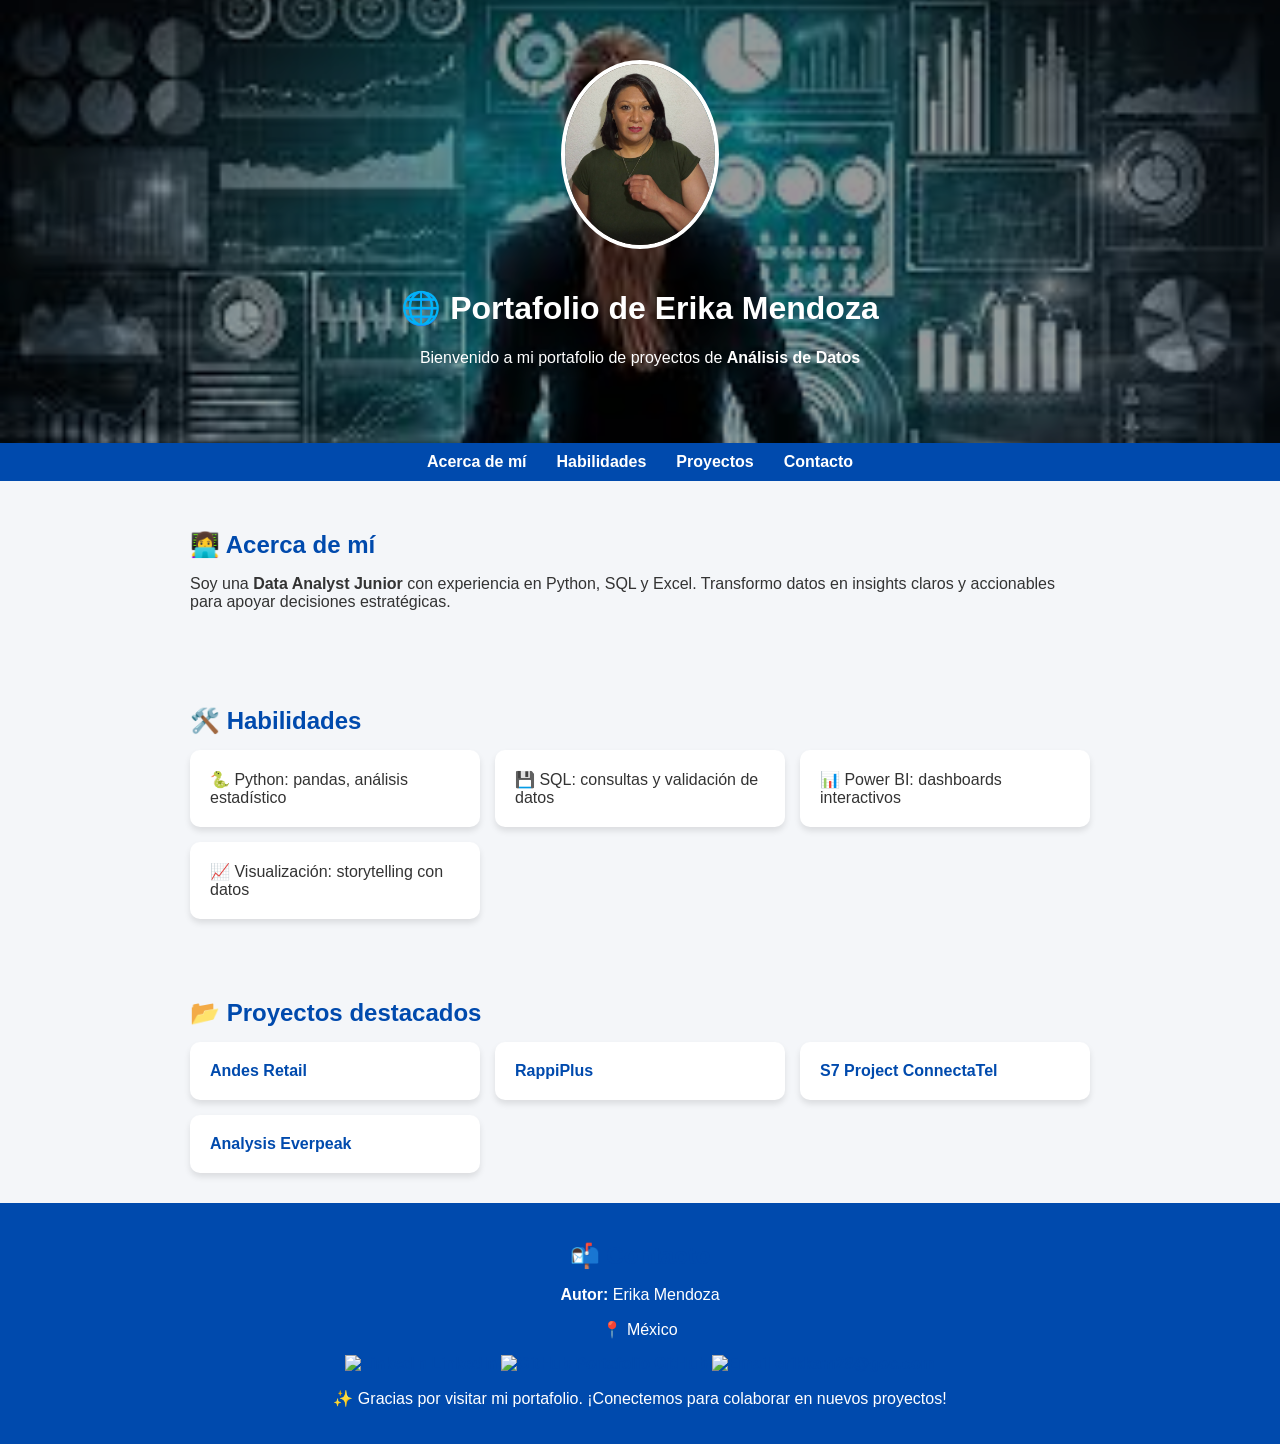
==== index.html @ 35635b1a "Update contact section with new links and icons" ====
<!DOCTYPE html>
<html lang="es">
<head>
    <meta charset="UTF-8">
    <meta name="viewport" content="width=device-width, initial-scale=1.0">
    <title>Portafolio de Erika Mendoza</title>
    <link rel="stylesheet" href="style.css">
</head>
<body>
    <header class="banner">
        <img src="tu_foto.jpg" alt="Foto de Erika Mendoza" class="profile-pic">
        <h1>🌐 Portafolio de Erika Mendoza</h1>
        <p>Bienvenido a mi portafolio de proyectos de <strong>Análisis de Datos</strong></p>
    </header>

<body>
    <!-- Barra de navegación -->
    <nav>
        <ul>
            <li><a href="#about">Acerca de mí</a></li>
            <li><a href="#skills">Habilidades</a></li>
            <li><a href="#projects">Proyectos</a></li>
            <li><a href="#contact">Contacto</a></li>
        </ul>
    </nav>

    <!-- Encabezado con foto -->
  
    <!-- Secciones -->
    <section id="about">
        <h2>👩‍💻 Acerca de mí</h2>
        <p>Soy una <strong>Data Analyst Junior</strong> con experiencia en Python, SQL y Excel. Transformo datos en insights claros y accionables para apoyar decisiones estratégicas.</p>
    </section>

    <section id="skills">
        <h2>🛠️ Habilidades</h2>
        <div class="cards">
            <div class="card">🐍 Python: pandas, análisis estadístico</div>
            <div class="card">💾 SQL: consultas y validación de datos</div>
            <div class="card">📊 Power BI: dashboards interactivos</div>
            <div class="card">📈 Visualización: storytelling con datos</div>
        </div>
    </section>

    <section id="projects">
        <h2>📂 Proyectos destacados</h2>
        <div class="cards">
            <div class="card"><a href="https://github.com/erikkam28-cpu/Andes-Retail">Andes Retail</a></div>
            <div class="card"><a href="https://github.com/erikkam28-cpu/RappiPlus">RappiPlus</a></div>
            <div class="card"><a href="https://github.com/erikkam28-cpu/S7-Project-ConnectaTel.ipynb">S7 Project ConnectaTel</a></div>
            <div class="card"><a href="https://github.com/erikkam28-cpu/analysis-everpeak">Analysis Everpeak</a></div>
        </div>
    </section>

  <footer id="contact">
  <h2>📬 Contacto</h2>
  <div class="contact-container">
    <p><strong>Autor:</strong> Erika Mendoza</p>
    <p>📍 México</p>
    <div class="contact-links">
      <a href="https://linkedin.com/in/erika-mendoza-del-angel-ab309922/" target="_blank">
        <img src="https://cdn.jsdelivr.net/gh/devicons/devicon/icons/linkedin/linkedin-original.svg" alt="LinkedIn" class="icon"> LinkedIn
      </a>
      <a href="https://github.com/Erika-Mendoza/ERIKA-MENDOZA" target="_blank">
        <img src="https://cdn.jsdelivr.net/gh/devicons/devicon/icons/github/github-original.svg" alt="GitHub" class="icon"> Portafolio GitHub
      </a>
      <a href="mailto:erikkam28@gmail.com">
        <img src="https://cdn-icons-png.flaticon.com/512/732/732200.png" alt="Email" class="icon"> erikkam28@goc.com
      </a>
    </div>
  </div>
  <p class="footer-note">✨ Gracias por visitar mi portafolio. ¡Conectemos para colaborar en nuevos proyectos!</p>
</footer>



</body>
</html>
---- style.css ----
body {
    font-family: 'Segoe UI', Arial, sans-serif;
    margin: 0;
    padding: 0;
    background: #f4f6f9;
    color: #333;
}

/* Barra de navegación */
nav {
    background: #004aad;
    padding: 10px;
    position: sticky;
    top: 0;
}
nav ul {
    list-style: none;
    display: flex;
    justify-content: center;
    margin: 0;
    padding: 0;
}
nav ul li {
    margin: 0 15px;
}
nav ul li a {
    color: white;
    text-decoration: none;
    font-weight: bold;
}
nav ul li a:hover {
    text-decoration: underline;
}

/* Encabezado con foto */
header {
    text-align: center;
    padding: 40px 20px;
    background: linear-gradient(135deg, #004aad, #0078d7);
    color: white;
}
.profile-pic {
    width: 150px;
    border-radius: 50%;
    border: 4px solid white;
    margin-bottom: 15px;
}

/* Secciones */
section {
    padding: 30px;
    max-width: 900px;
    margin: auto;
}
h2 {
    color: #004aad;
    margin-bottom: 15px;
}

/* Tarjetas */
.cards {
    display: grid;
    grid-template-columns: repeat(auto-fit, minmax(220px, 1fr));
    gap: 15px;
}
.card {
    background: white;
    padding: 20px;
    border-radius: 10px;
    box-shadow: 0 4px 6px rgba(0,0,0,0.1);
    transition: transform 0.2s ease;
}
.card:hover {
    transform: translateY(-5px);
}
a {
    color: #004aad;
    text-decoration: none;
    font-weight: bold;
}
a:hover {
    text-decoration: underline;
}

/* Footer */
footer {
    background: #004aad;
    color: white;
    text-align: center;
    padding: 20px;
}
/* Banner con fondo */
.banner {
    background: url('banner.jpg') no-repeat center center;
    background-size: cover;
    padding: 60px 20px;
    text-align: center;
    color: white;
    position: relative;
}

.banner::after {
    content: "";
    position: absolute;
    top: 0; left: 0; right: 0; bottom: 0;
    background: rgba(0,0,0,0.4); /* oscurece el fondo para que el texto resalte */
}

.banner h1, .banner p, .banner img {
    position: relative;
    z-index: 1;
}

.profile-pic {
    width: 150px;
    border-radius: 50%;
    border: 4px solid white;
    margin-bottom: 15px;
}
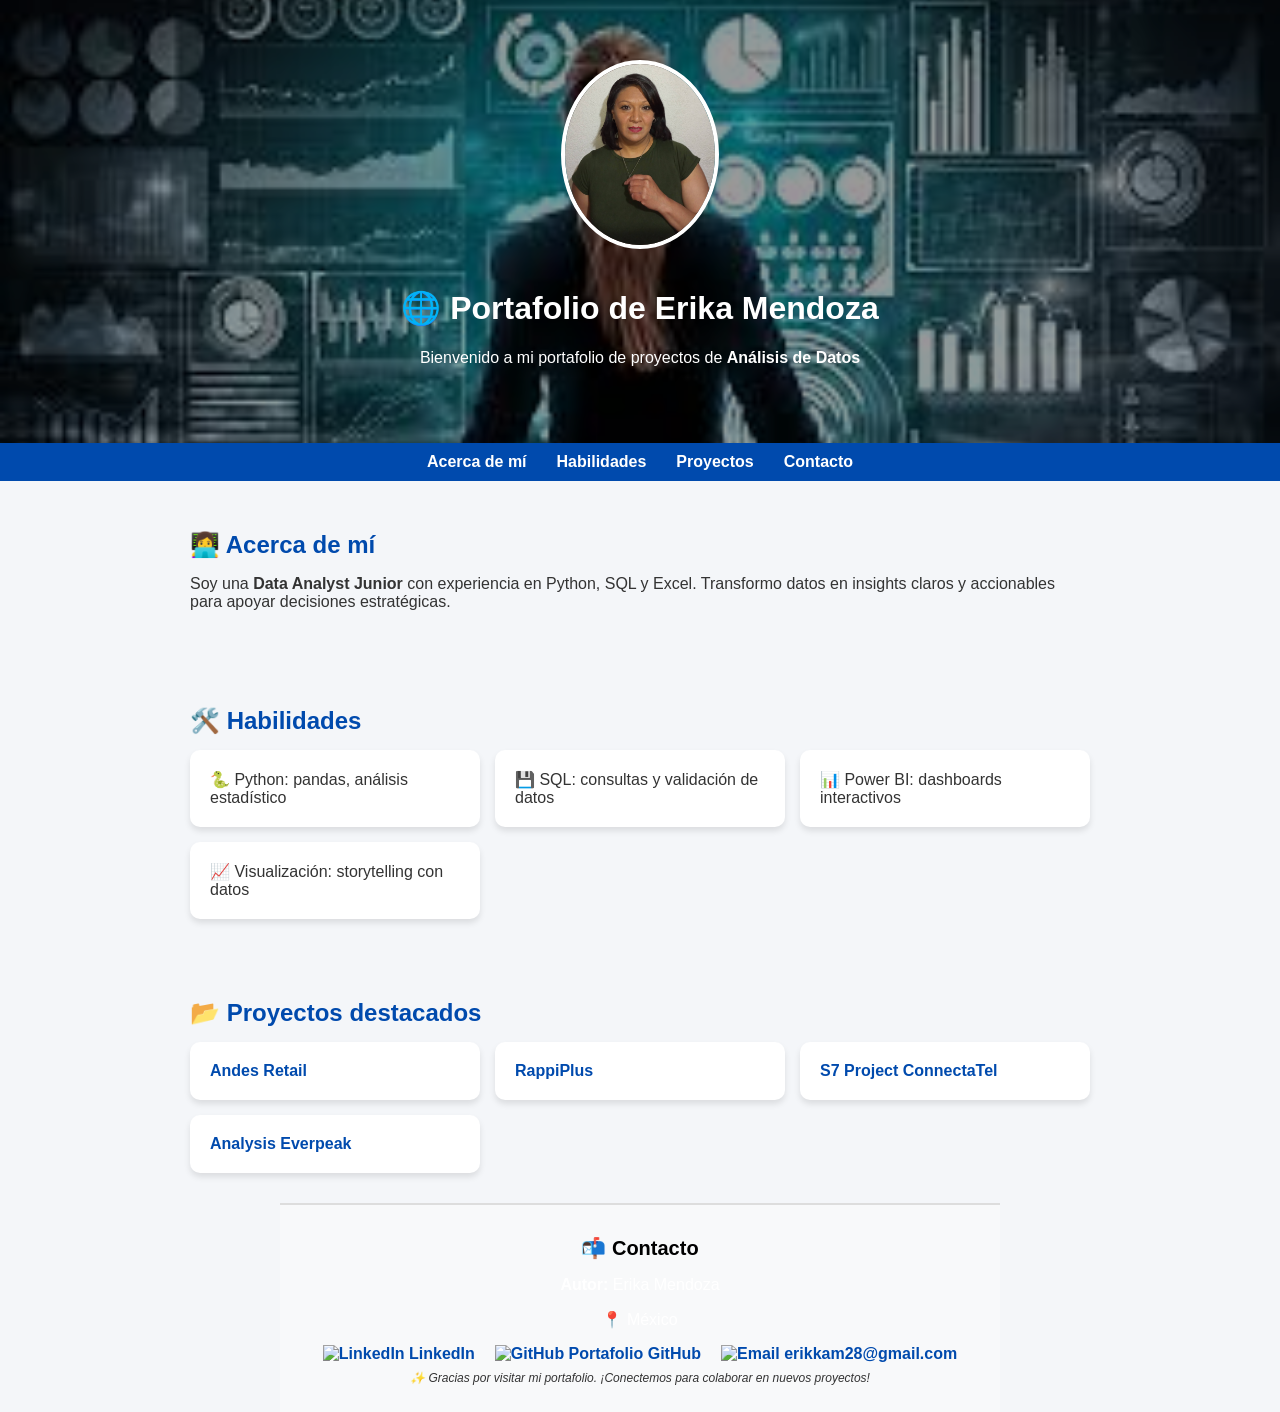
==== commit 39137b5c: "Fix LinkedIn URL and email address in index.html" ====
--- a/index.html
+++ b/index.html
@@ -58,14 +58,14 @@
     <p><strong>Autor:</strong> Erika Mendoza</p>
     <p>📍 México</p>
     <div class="contact-links">
-      <a href="https://linkedin.com/in/erika-mendoza-del-angel-ab309922/" target="_blank">
+      <a href="https://linkedin.com/in/erika-mendoza-del-angel-ab3099292/" target="_blank">
         <img src="https://cdn.jsdelivr.net/gh/devicons/devicon/icons/linkedin/linkedin-original.svg" alt="LinkedIn" class="icon"> LinkedIn
       </a>
       <a href="https://github.com/Erika-Mendoza/ERIKA-MENDOZA" target="_blank">
         <img src="https://cdn.jsdelivr.net/gh/devicons/devicon/icons/github/github-original.svg" alt="GitHub" class="icon"> Portafolio GitHub
       </a>
       <a href="mailto:erikkam28@gmail.com">
-        <img src="https://cdn-icons-png.flaticon.com/512/732/732200.png" alt="Email" class="icon"> erikkam28@goc.com
+        <img src="https://cdn-icons-png.flaticon.com/512/732/732200.png" alt="Email" class="icon"> erikkam28@gmail.com
       </a>
     </div>
   </div>
--- a/style.css
+++ b/style.css
@@ -117,3 +117,43 @@
     border: 4px solid white;
     margin-bottom: 15px;
 }
+
+#contact {
+  background-color: #f8f9fa;
+  padding: 15px 10px; /* menos espacio vertical */
+  text-align: center;
+  border-top: 2px solid #ddd;
+  max-width: 700px;
+  margin: 0 auto;
+}
+
+#contact h2 {
+  color: #000;
+  font-size: 20px;
+  margin-bottom: 10px;
+}
+
+.contact-links {
+  display: flex;
+  justify-content: center;
+  align-items: center;
+  gap: 20px; /* separación entre íconos */
+  flex-wrap: wrap;
+}
+
+.contact-links img {
+  width: 35px; /* íconos más pequeños */
+  height: 35px;
+  transition: transform 0.2s ease;
+}
+
+.contact-links img:hover {
+  transform: scale(1.1); /* efecto suave al pasar el mouse */
+}
+
+.footer-note {
+  margin-top: 8px;
+  font-style: italic;
+  color: #333;
+  font-size: 12px;
+}
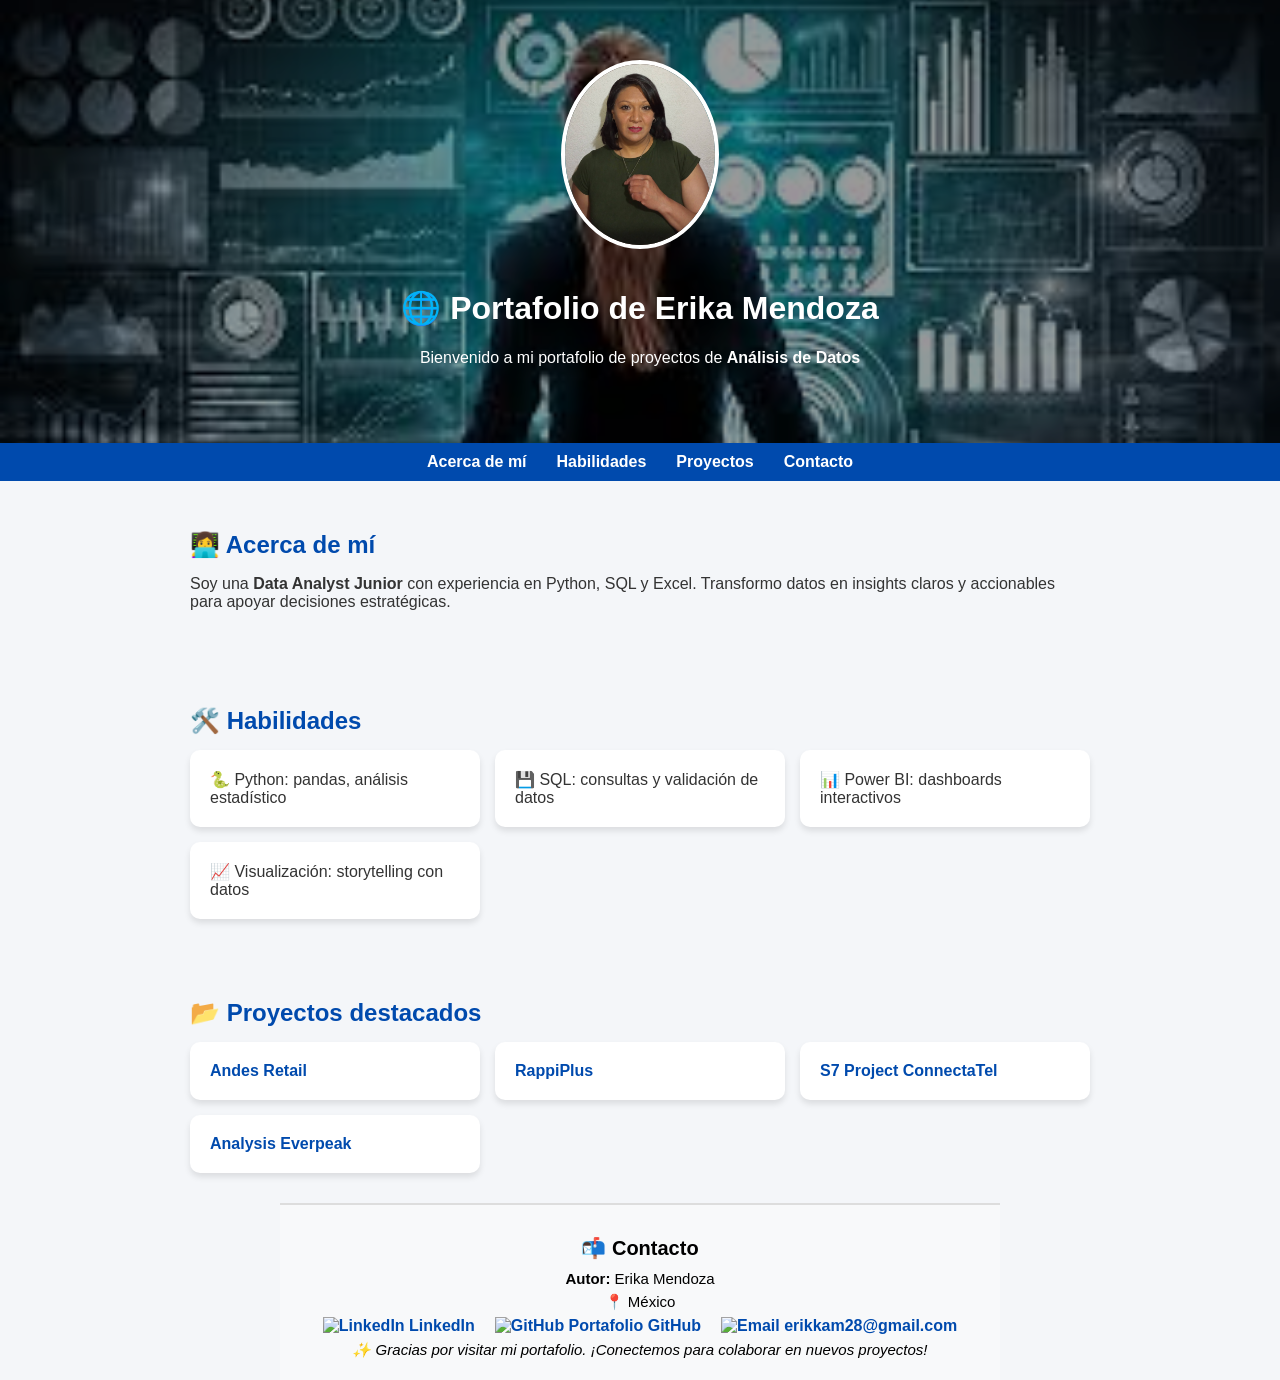
==== commit 3e632ef0: "Fix LinkedIn URL in contact section Updated LinkedIn link to the correct URL." ====
--- a/index.html
+++ b/index.html
@@ -58,7 +58,7 @@
     <p><strong>Autor:</strong> Erika Mendoza</p>
     <p>📍 México</p>
     <div class="contact-links">
-      <a href="https://linkedin.com/in/erika-mendoza-del-angel-ab3099292/" target="_blank">
+      <a href="https://www.linkedin.com/in/erika-mendoza-del-angel-ab3099292/" target="_blank">
         <img src="https://cdn.jsdelivr.net/gh/devicons/devicon/icons/linkedin/linkedin-original.svg" alt="LinkedIn" class="icon"> LinkedIn
       </a>
       <a href="https://github.com/Erika-Mendoza/ERIKA-MENDOZA" target="_blank">
--- a/style.css
+++ b/style.css
@@ -157,3 +157,13 @@
   color: #333;
   font-size: 12px;
 }
+
+#contact p {
+  color: #000; /* texto en negro */
+  font-size: 15px;
+  margin: 6px 0;
+}
+
+#contact strong {
+  color: #000; /* asegura que 'Autor:' también sea negro */
+}
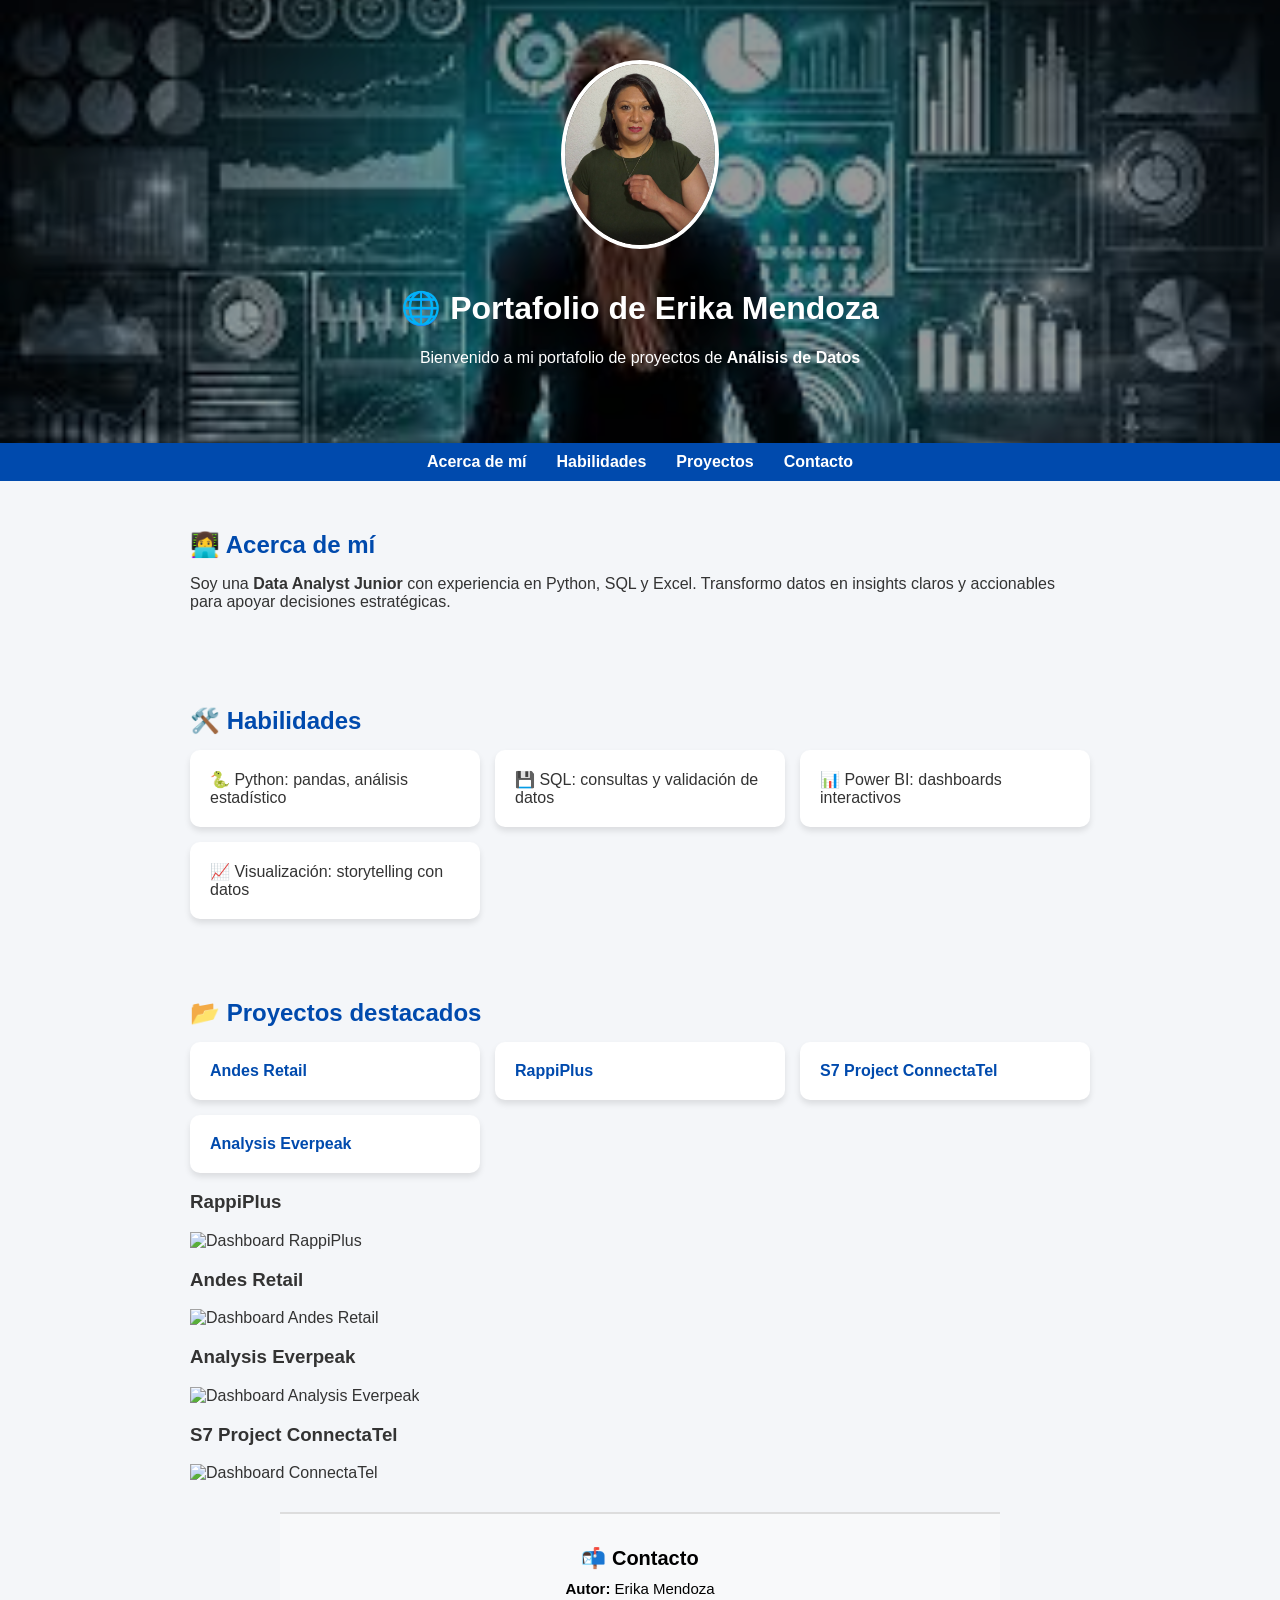
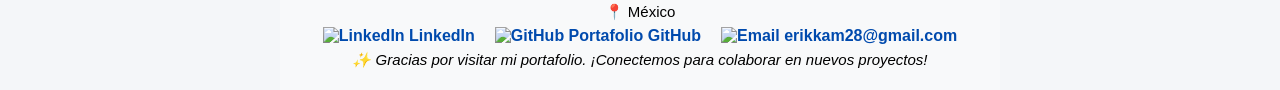
==== commit c46e8b62: "Add project sections and images to index.html Added project sections for RappiPlus, Andes Retail, An" ====
--- a/index.html
+++ b/index.html
@@ -50,6 +50,30 @@
             <div class="card"><a href="https://github.com/erikkam28-cpu/S7-Project-ConnectaTel.ipynb">S7 Project ConnectaTel</a></div>
             <div class="card"><a href="https://github.com/erikkam28-cpu/analysis-everpeak">Analysis Everpeak</a></div>
         </div>
+<!-- Proyecto Rappi -->
+<div class="project">
+  <h3>RappiPlus</h3>
+  <img src="rappi_dashboard.png" alt="Dashboard RappiPlus" class="project-img">
+</div>
+
+<!-- Proyecto Andes -->
+<div class="project">
+  <h3>Andes Retail</h3>
+  <img src="andes_dashboard.png" alt="Dashboard Andes Retail" class="project-img">
+</div>
+
+<!-- Proyecto Everpeak -->
+<div class="project">
+  <h3>Analysis Everpeak</h3>
+  <img src="everpeak_dashboard.png" alt="Dashboard Analysis Everpeak" class="project-img">
+</div>
+
+<!-- Proyecto ConnectaTel -->
+<div class="project">
+  <h3>S7 Project ConnectaTel</h3>
+  <img src="connectatel_dashboard.png" alt="Dashboard ConnectaTel" class="project-img">
+</div>
+
     </section>
 
   <footer id="contact">
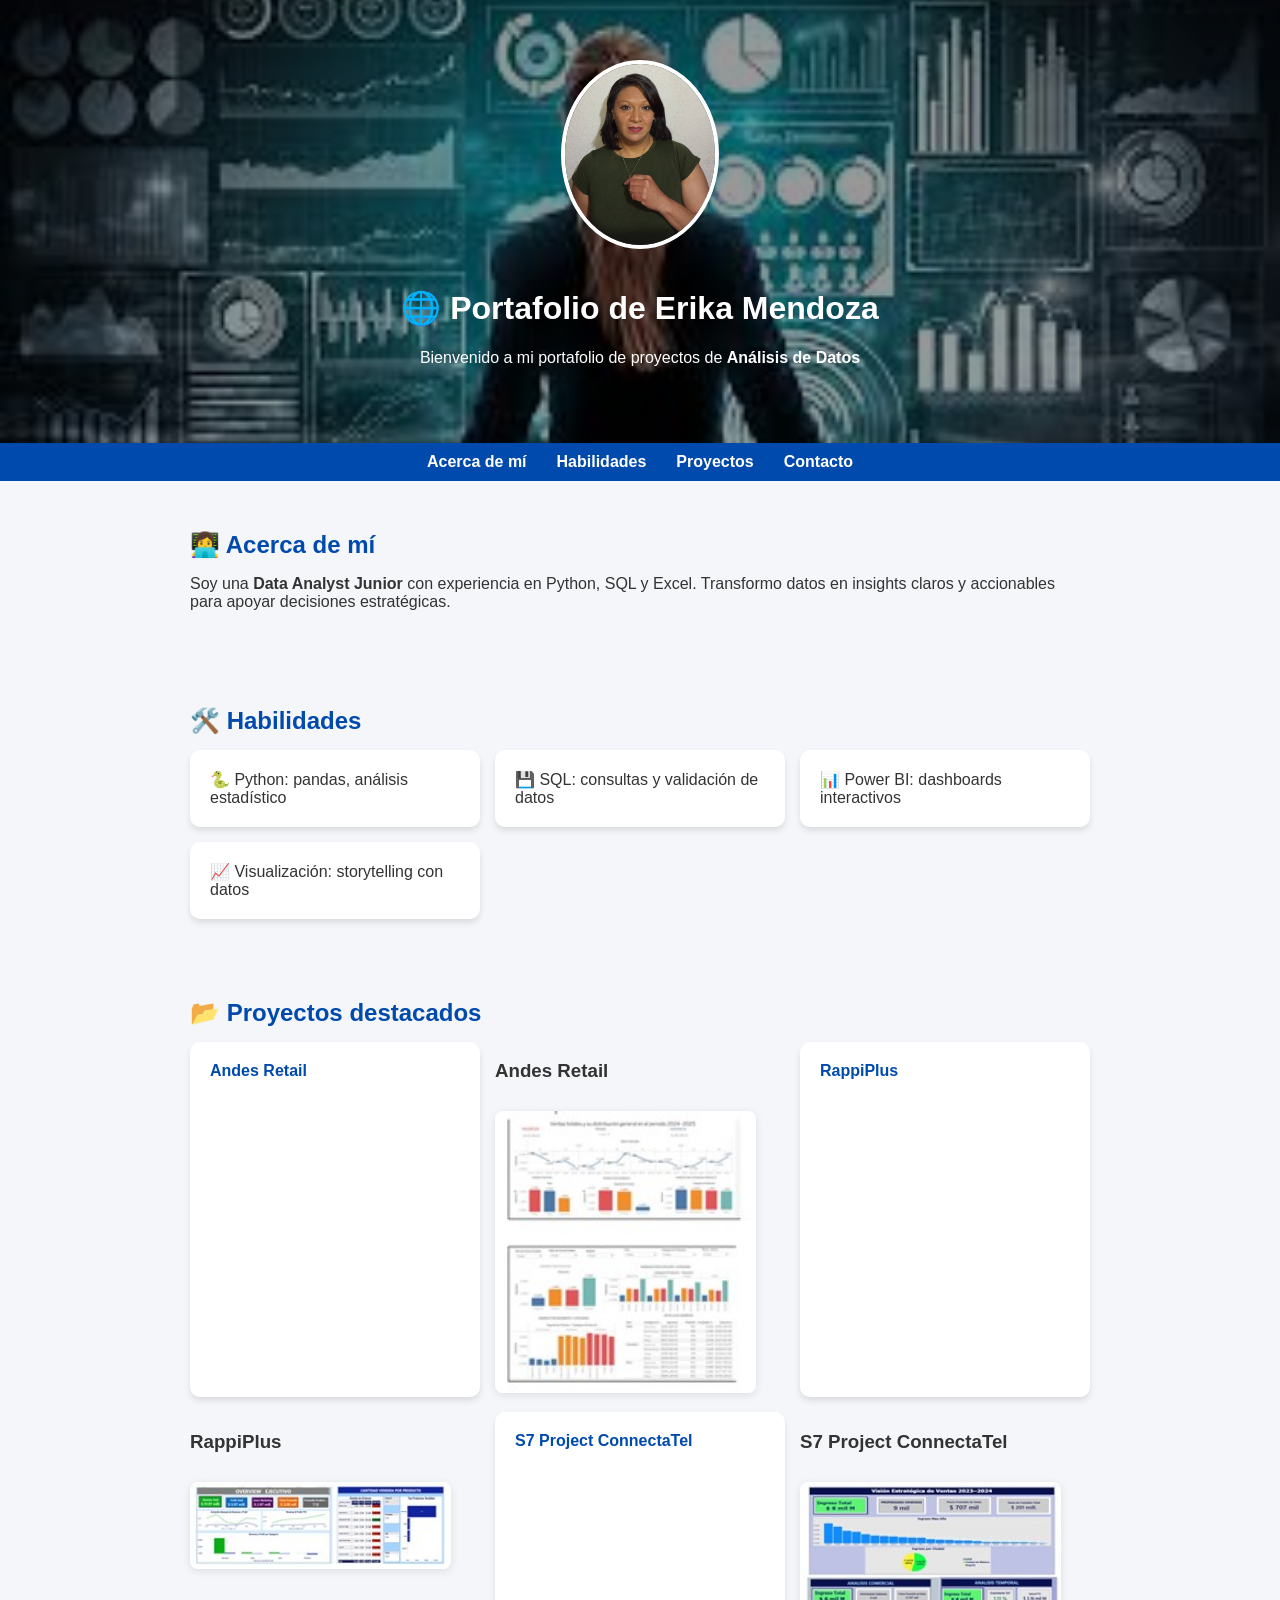
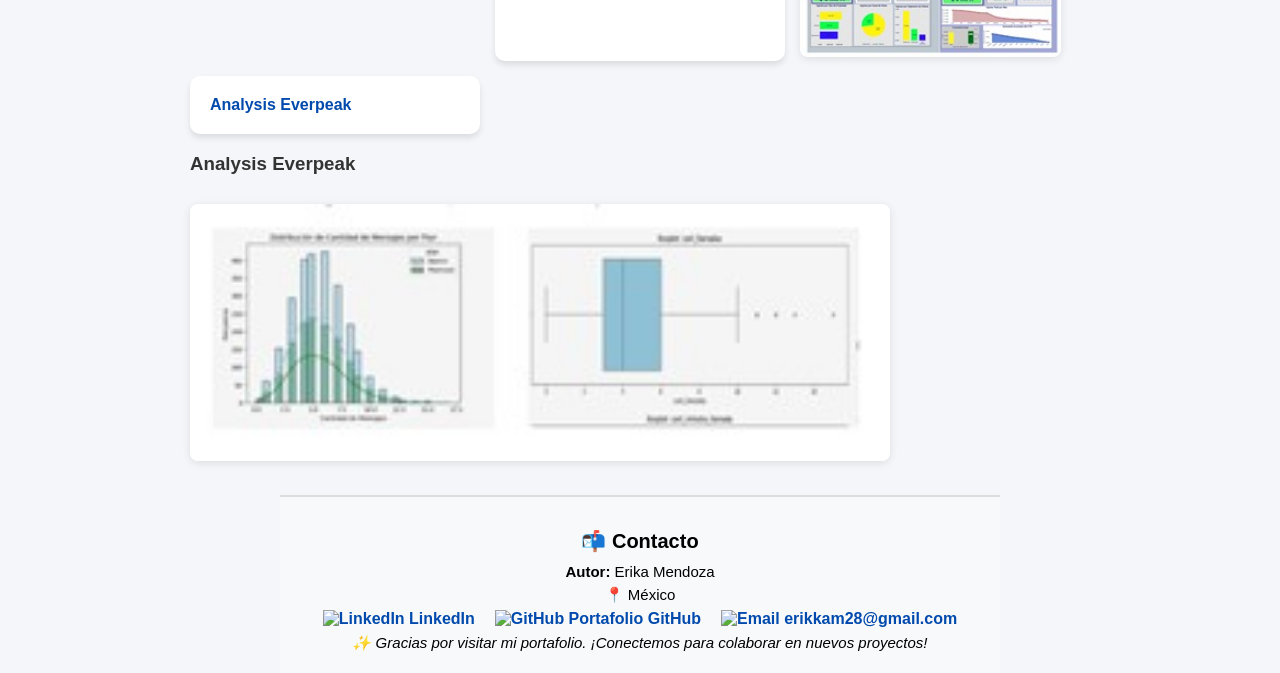
==== commit a6e5d266: "Revise project entries and update images Updated project section to include new images and links." ====
--- a/index.html
+++ b/index.html
@@ -46,34 +46,26 @@
         <h2>📂 Proyectos destacados</h2>
         <div class="cards">
             <div class="card"><a href="https://github.com/erikkam28-cpu/Andes-Retail">Andes Retail</a></div>
+            <div class="project">
+  <h3>Andes Retail</h3>
+  <img src="andes_dashboard.jpg" alt="Dashboard Andes Retail" class="project-img">
+</div>
             <div class="card"><a href="https://github.com/erikkam28-cpu/RappiPlus">RappiPlus</a></div>
+<div class="project">
+  <h3>RappiPlus</h3>
+  <img src="rappi_dashboard.jpg" alt="Dashboard RappiPlus" class="project-img">
+</div>
             <div class="card"><a href="https://github.com/erikkam28-cpu/S7-Project-ConnectaTel.ipynb">S7 Project ConnectaTel</a></div>
+<div class="project">
+  <h3>S7 Project ConnectaTel</h3>
+  <img src="connectatel_dashboard.jpg" alt="Dashboard ConnectaTel" class="project-img">
+</div>
             <div class="card"><a href="https://github.com/erikkam28-cpu/analysis-everpeak">Analysis Everpeak</a></div>
         </div>
-<!-- Proyecto Rappi -->
-<div class="project">
-  <h3>RappiPlus</h3>
-  <img src="rappi_dashboard.png" alt="Dashboard RappiPlus" class="project-img">
-</div>
-
-<!-- Proyecto Andes -->
-<div class="project">
-  <h3>Andes Retail</h3>
-  <img src="andes_dashboard.png" alt="Dashboard Andes Retail" class="project-img">
-</div>
-
-<!-- Proyecto Everpeak -->
 <div class="project">
   <h3>Analysis Everpeak</h3>
-  <img src="everpeak_dashboard.png" alt="Dashboard Analysis Everpeak" class="project-img">
+  <img src="everpeak_dashboard.jpg" alt="Dashboard Analysis Everpeak" class="project-img">
 </div>
-
-<!-- Proyecto ConnectaTel -->
-<div class="project">
-  <h3>S7 Project ConnectaTel</h3>
-  <img src="connectatel_dashboard.png" alt="Dashboard ConnectaTel" class="project-img">
-</div>
-
     </section>
 
   <footer id="contact">
--- a/style.css
+++ b/style.css
@@ -167,3 +167,11 @@
 #contact strong {
   color: #000; /* asegura que 'Autor:' también sea negro */
 }
+
+.project-img {
+  width: 90%; /* ajusta el ancho */
+  max-width: 700px;
+  border-radius: 8px;
+  margin-top: 10px;
+  box-shadow: 0 2px 8px rgba(0, 0, 0, 0.1);
+}
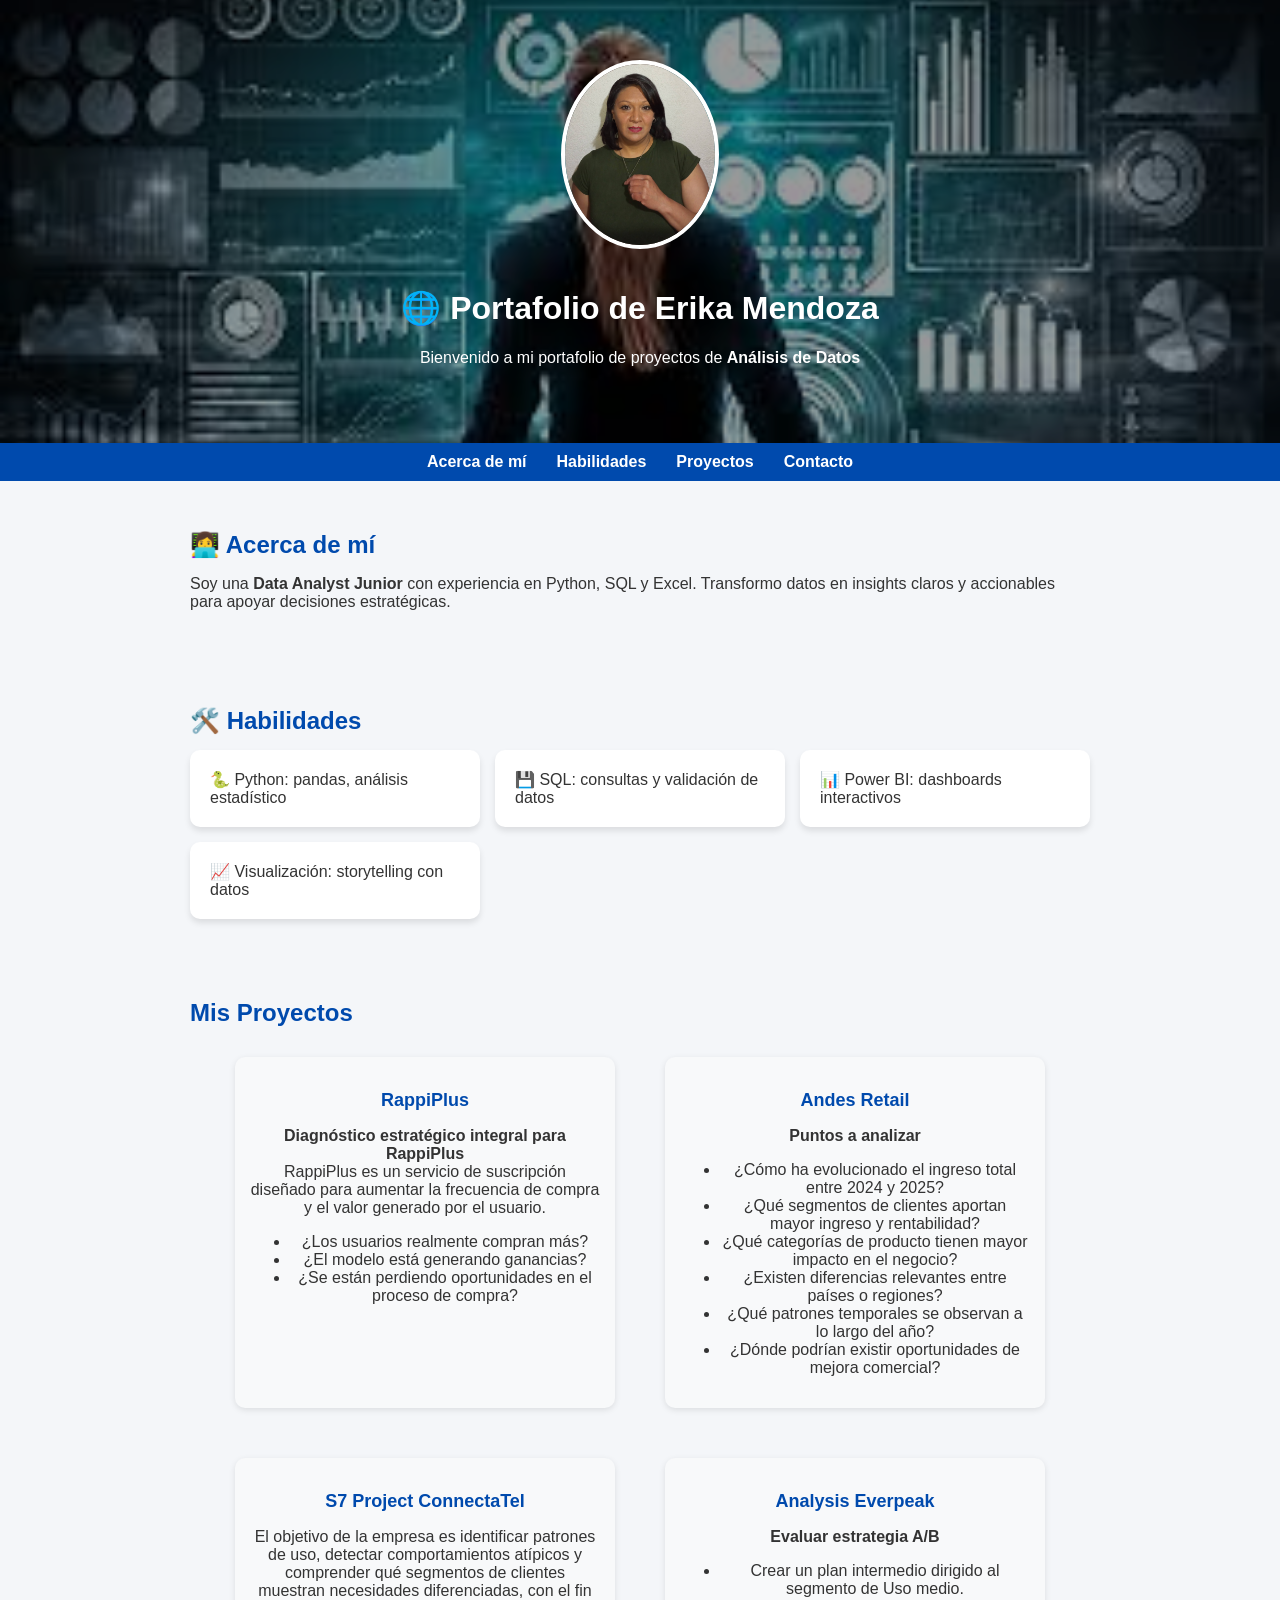
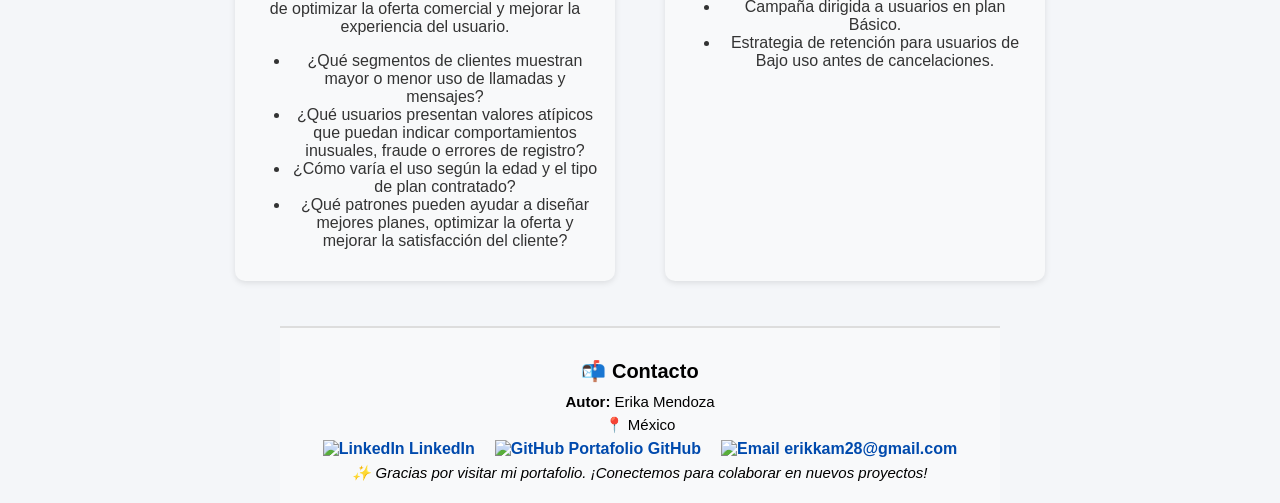
==== commit a02dd898: "Revise project section with new content and structure Updated project section with detailed descript" ====
--- a/index.html
+++ b/index.html
@@ -42,31 +42,65 @@
         </div>
     </section>
 
-    <section id="projects">
-        <h2>📂 Proyectos destacados</h2>
-        <div class="cards">
-            <div class="card"><a href="https://github.com/erikkam28-cpu/Andes-Retail">Andes Retail</a></div>
-            <div class="project">
-  <h3>Andes Retail</h3>
-  <img src="andes_dashboard.jpg" alt="Dashboard Andes Retail" class="project-img">
-</div>
-            <div class="card"><a href="https://github.com/erikkam28-cpu/RappiPlus">RappiPlus</a></div>
-<div class="project">
-  <h3>RappiPlus</h3>
-  <img src="rappi_dashboard.jpg" alt="Dashboard RappiPlus" class="project-img">
-</div>
-            <div class="card"><a href="https://github.com/erikkam28-cpu/S7-Project-ConnectaTel.ipynb">S7 Project ConnectaTel</a></div>
-<div class="project">
-  <h3>S7 Project ConnectaTel</h3>
-  <img src="connectatel_dashboard.jpg" alt="Dashboard ConnectaTel" class="project-img">
-</div>
-            <div class="card"><a href="https://github.com/erikkam28-cpu/analysis-everpeak">Analysis Everpeak</a></div>
-        </div>
-<div class="project">
-  <h3>Analysis Everpeak</h3>
-  <img src="everpeak_dashboard.jpg" alt="Dashboard Analysis Everpeak" class="project-img">
-</div>
-    </section>
+   <section id="projects">
+  <h2>Mis Proyectos</h2>
+  <div class="projects-container">
+
+    <!-- Proyecto Rappi -->
+    <div class="project">
+      <h3>RappiPlus</h3>
+      <p class="project-description">
+        <strong>Diagnóstico estratégico integral para RappiPlus</strong><br>
+        RappiPlus es un servicio de suscripción diseñado para aumentar la frecuencia de compra y el valor generado por el usuario.
+      </p>
+      <ul class="project-objectives">
+        <li>¿Los usuarios realmente compran más?</li>
+        <li>¿El modelo está generando ganancias?</li>
+        <li>¿Se están perdiendo oportunidades en el proceso de compra?</li>
+      </ul>
+    </div>
+
+    <!-- Proyecto Andes -->
+    <div class="project">
+      <h3>Andes Retail</h3>
+      <p class="project-description"><strong>Puntos a analizar</strong></p>
+      <ul class="project-objectives">
+        <li>¿Cómo ha evolucionado el ingreso total entre 2024 y 2025?</li>
+        <li>¿Qué segmentos de clientes aportan mayor ingreso y rentabilidad?</li>
+        <li>¿Qué categorías de producto tienen mayor impacto en el negocio?</li>
+        <li>¿Existen diferencias relevantes entre países o regiones?</li>
+        <li>¿Qué patrones temporales se observan a lo largo del año?</li>
+        <li>¿Dónde podrían existir oportunidades de mejora comercial?</li>
+      </ul>
+    </div>
+
+    <!-- Proyecto ConnectaTel -->
+    <div class="project">
+      <h3>S7 Project ConnectaTel</h3>
+      <p class="project-description">
+        El objetivo de la empresa es identificar patrones de uso, detectar comportamientos atípicos y comprender qué segmentos de clientes muestran necesidades diferenciadas, con el fin de optimizar la oferta comercial y mejorar la experiencia del usuario.
+      </p>
+      <ul class="project-objectives">
+        <li>¿Qué segmentos de clientes muestran mayor o menor uso de llamadas y mensajes?</li>
+        <li>¿Qué usuarios presentan valores atípicos que puedan indicar comportamientos inusuales, fraude o errores de registro?</li>
+        <li>¿Cómo varía el uso según la edad y el tipo de plan contratado?</li>
+        <li>¿Qué patrones pueden ayudar a diseñar mejores planes, optimizar la oferta y mejorar la satisfacción del cliente?</li>
+      </ul>
+    </div>
+
+    <!-- Proyecto Everpeak -->
+    <div class="project">
+      <h3>Analysis Everpeak</h3>
+      <p class="project-description"><strong>Evaluar estrategia A/B</strong></p>
+      <ul class="project-objectives">
+        <li>Crear un plan intermedio dirigido al segmento de Uso medio.</li>
+        <li>Campaña dirigida a usuarios en plan Básico.</li>
+        <li>Estrategia de retención para usuarios de Bajo uso antes de cancelaciones.</li>
+      </ul>
+    </div>
+
+  </div>
+</section>
 
   <footer id="contact">
   <h2>📬 Contacto</h2>
--- a/style.css
+++ b/style.css
@@ -168,10 +168,34 @@
   color: #000; /* asegura que 'Autor:' también sea negro */
 }
 
-.project-img {
-  width: 90%; /* ajusta el ancho */
-  max-width: 700px;
+.project {
+  background-color: #f8f9fa;
+  padding: 15px;
+  margin: 15px;
+  border-radius: 10px;
+  box-shadow: 0 2px 6px rgba(0, 0, 0, 0.1);
+  text-align: center;
+  max-width: 350px;
+  display: inline-block;
+  vertical-align: top;
+}
+
+.project img {
+  width: 100%;
+  height: auto;
   border-radius: 8px;
   margin-top: 10px;
-  box-shadow: 0 2px 8px rgba(0, 0, 0, 0.1);
-}
+}
+
+.project h3 {
+  font-size: 18px;
+  color: #004aad;
+  margin-bottom: 8px;
+}
+
+.projects-container {
+  display: flex;
+  flex-wrap: wrap;
+  justify-content: center;
+  gap: 20px;
+}
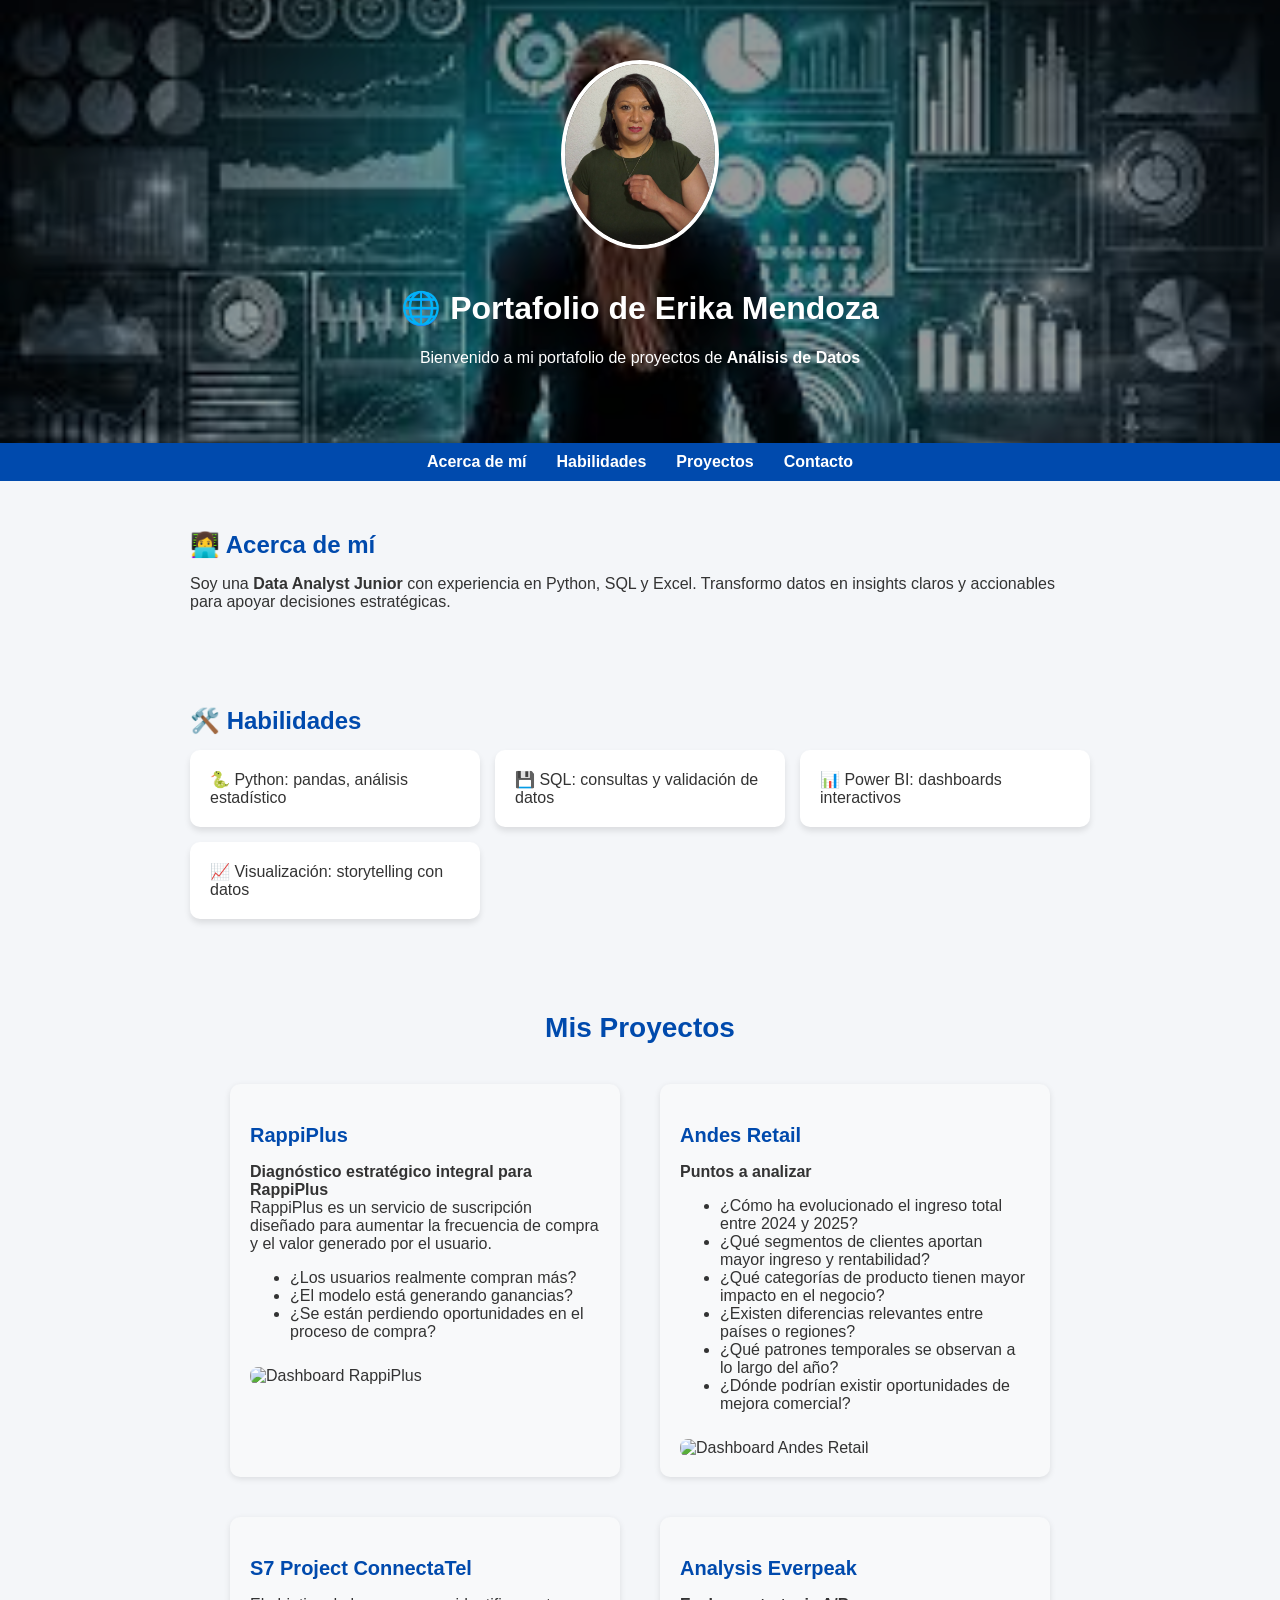
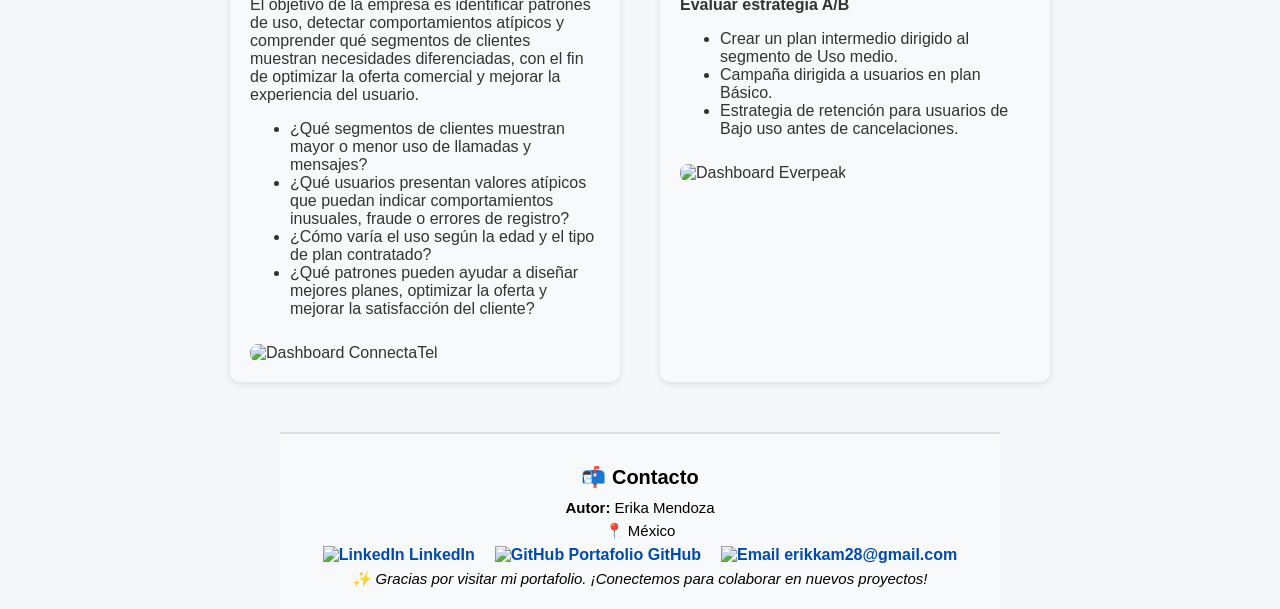
==== commit 5ff0db06: "Refactor project sections in index.html" ====
--- a/index.html
+++ b/index.html
@@ -42,62 +42,82 @@
         </div>
     </section>
 
-   <section id="projects">
+<section id="projects">
   <h2>Mis Proyectos</h2>
   <div class="projects-container">
 
     <!-- Proyecto Rappi -->
     <div class="project">
-      <h3>RappiPlus</h3>
-      <p class="project-description">
-        <strong>Diagnóstico estratégico integral para RappiPlus</strong><br>
-        RappiPlus es un servicio de suscripción diseñado para aumentar la frecuencia de compra y el valor generado por el usuario.
-      </p>
-      <ul class="project-objectives">
-        <li>¿Los usuarios realmente compran más?</li>
-        <li>¿El modelo está generando ganancias?</li>
-        <li>¿Se están perdiendo oportunidades en el proceso de compra?</li>
-      </ul>
+      <div class="project-text">
+        <h3>RappiPlus</h3>
+        <p><strong>Diagnóstico estratégico integral para RappiPlus</strong><br>
+        RappiPlus es un servicio de suscripción diseñado para aumentar la frecuencia de compra y el valor generado por el usuario.</p>
+        <ul>
+          <li>¿Los usuarios realmente compran más?</li>
+          <li>¿El modelo está generando ganancias?</li>
+          <li>¿Se están perdiendo oportunidades en el proceso de compra?</li>
+        </ul>
+      </div>
+      <div class="project-img">
+        <img src="rappi_dashboard.png" alt="Dashboard RappiPlus">
+      </div>
     </div>
 
     <!-- Proyecto Andes -->
     <div class="project">
-      <h3>Andes Retail</h3>
-      <p class="project-description"><strong>Puntos a analizar</strong></p>
-      <ul class="project-objectives">
-        <li>¿Cómo ha evolucionado el ingreso total entre 2024 y 2025?</li>
-        <li>¿Qué segmentos de clientes aportan mayor ingreso y rentabilidad?</li>
-        <li>¿Qué categorías de producto tienen mayor impacto en el negocio?</li>
-        <li>¿Existen diferencias relevantes entre países o regiones?</li>
-        <li>¿Qué patrones temporales se observan a lo largo del año?</li>
-        <li>¿Dónde podrían existir oportunidades de mejora comercial?</li>
-      </ul>
+      <div class="project-text">
+        <h3>Andes Retail</h3>
+        <p><strong>Puntos a analizar</strong></p>
+        <ul>
+          <li>¿Cómo ha evolucionado el ingreso total entre 2024 y 2025?</li>
+          <li>¿Qué segmentos de clientes aportan mayor ingreso y rentabilidad?</li>
+          <li>¿Qué categorías de producto tienen mayor impacto en el negocio?</li>
+          <li>¿Existen diferencias relevantes entre países o regiones?</li>
+          <li>¿Qué patrones temporales se observan a lo largo del año?</li>
+          <li>¿Dónde podrían existir oportunidades de mejora comercial?</li>
+        </ul>
+      </div>
+      <div class="project-img">
+        <img src="andes_dashboard.png" alt="Dashboard Andes Retail">
+      </div>
     </div>
 
     <!-- Proyecto ConnectaTel -->
     <div class="project">
-      <h3>S7 Project ConnectaTel</h3>
-      <p class="project-description">
-        El objetivo de la empresa es identificar patrones de uso, detectar comportamientos atípicos y comprender qué segmentos de clientes muestran necesidades diferenciadas, con el fin de optimizar la oferta comercial y mejorar la experiencia del usuario.
-      </p>
-      <ul class="project-objectives">
-        <li>¿Qué segmentos de clientes muestran mayor o menor uso de llamadas y mensajes?</li>
-        <li>¿Qué usuarios presentan valores atípicos que puedan indicar comportamientos inusuales, fraude o errores de registro?</li>
-        <li>¿Cómo varía el uso según la edad y el tipo de plan contratado?</li>
-        <li>¿Qué patrones pueden ayudar a diseñar mejores planes, optimizar la oferta y mejorar la satisfacción del cliente?</li>
-      </ul>
+      <div class="project-text">
+        <h3>S7 Project ConnectaTel</h3>
+        <p>El objetivo de la empresa es identificar patrones de uso, detectar comportamientos atípicos y comprender qué segmentos de clientes muestran necesidades diferenciadas, con el fin de optimizar la oferta comercial y mejorar la experiencia del usuario.</p>
+        <ul>
+          <li>¿Qué segmentos de clientes muestran mayor o menor uso de llamadas y mensajes?</li>
+          <li>¿Qué usuarios presentan valores atípicos que puedan indicar comportamientos inusuales, fraude o errores de registro?</li>
+          <li>¿Cómo varía el uso según la edad y el tipo de plan contratado?</li>
+          <li>¿Qué patrones pueden ayudar a diseñar mejores planes, optimizar la oferta y mejorar la satisfacción del cliente?</li>
+        </ul>
+      </div>
+      <div class="project-img">
+        <img src="connectatel_dashboard.png" alt="Dashboard ConnectaTel">
+      </div>
     </div>
 
     <!-- Proyecto Everpeak -->
     <div class="project">
-      <h3>Analysis Everpeak</h3>
-      <p class="project-description"><strong>Evaluar estrategia A/B</strong></p>
-      <ul class="project-objectives">
-        <li>Crear un plan intermedio dirigido al segmento de Uso medio.</li>
-        <li>Campaña dirigida a usuarios en plan Básico.</li>
-        <li>Estrategia de retención para usuarios de Bajo uso antes de cancelaciones.</li>
-      </ul>
+      <div class="project-text">
+        <h3>Analysis Everpeak</h3>
+        <p><strong>Evaluar estrategia A/B</strong></p>
+        <ul>
+          <li>Crear un plan intermedio dirigido al segmento de Uso medio.</li>
+          <li>Campaña dirigida a usuarios en plan Básico.</li>
+          <li>Estrategia de retención para usuarios de Bajo uso antes de cancelaciones.</li>
+        </ul>
+      </div>
+      <div class="project-img">
+        <img src="everpeak_dashboard.png" alt="Dashboard Everpeak">
+      </div>
     </div>
+
+  </div>
+</section>
+
 
   </div>
 </section>
--- a/style.css
+++ b/style.css
@@ -199,3 +199,54 @@
   justify-content: center;
   gap: 20px;
 }
+#projects {
+  padding: 40px 20px;
+  text-align: center;
+}
+
+#projects h2 {
+  font-size: 28px;
+  color: #004aad;
+  margin-bottom: 30px;
+}
+
+.projects-container {
+  display: flex;
+  flex-wrap: wrap;
+  justify-content: center;
+  gap: 20px;
+}
+
+.project {
+  background-color: #f8f9fa;
+  padding: 20px;
+  margin: 10px;
+  border-radius: 10px;
+  box-shadow: 0 2px 6px rgba(0, 0, 0, 0.1);
+  text-align: left;
+  max-width: 350px;
+  flex: 1 1 300px;
+}
+
+.project h3 {
+  font-size: 20px;
+  color: #004aad;
+  margin-bottom: 10px;
+}
+
+.project-description {
+  color: #000;
+  font-size: 15px;
+  line-height: 1.4;
+}
+
+.project-objectives {
+  margin-top: 8px;
+  padding-left: 20px;
+  color: #333;
+  font-size: 14px;
+}
+
+.project-objectives li {
+  margin-bottom: 4px;
+}
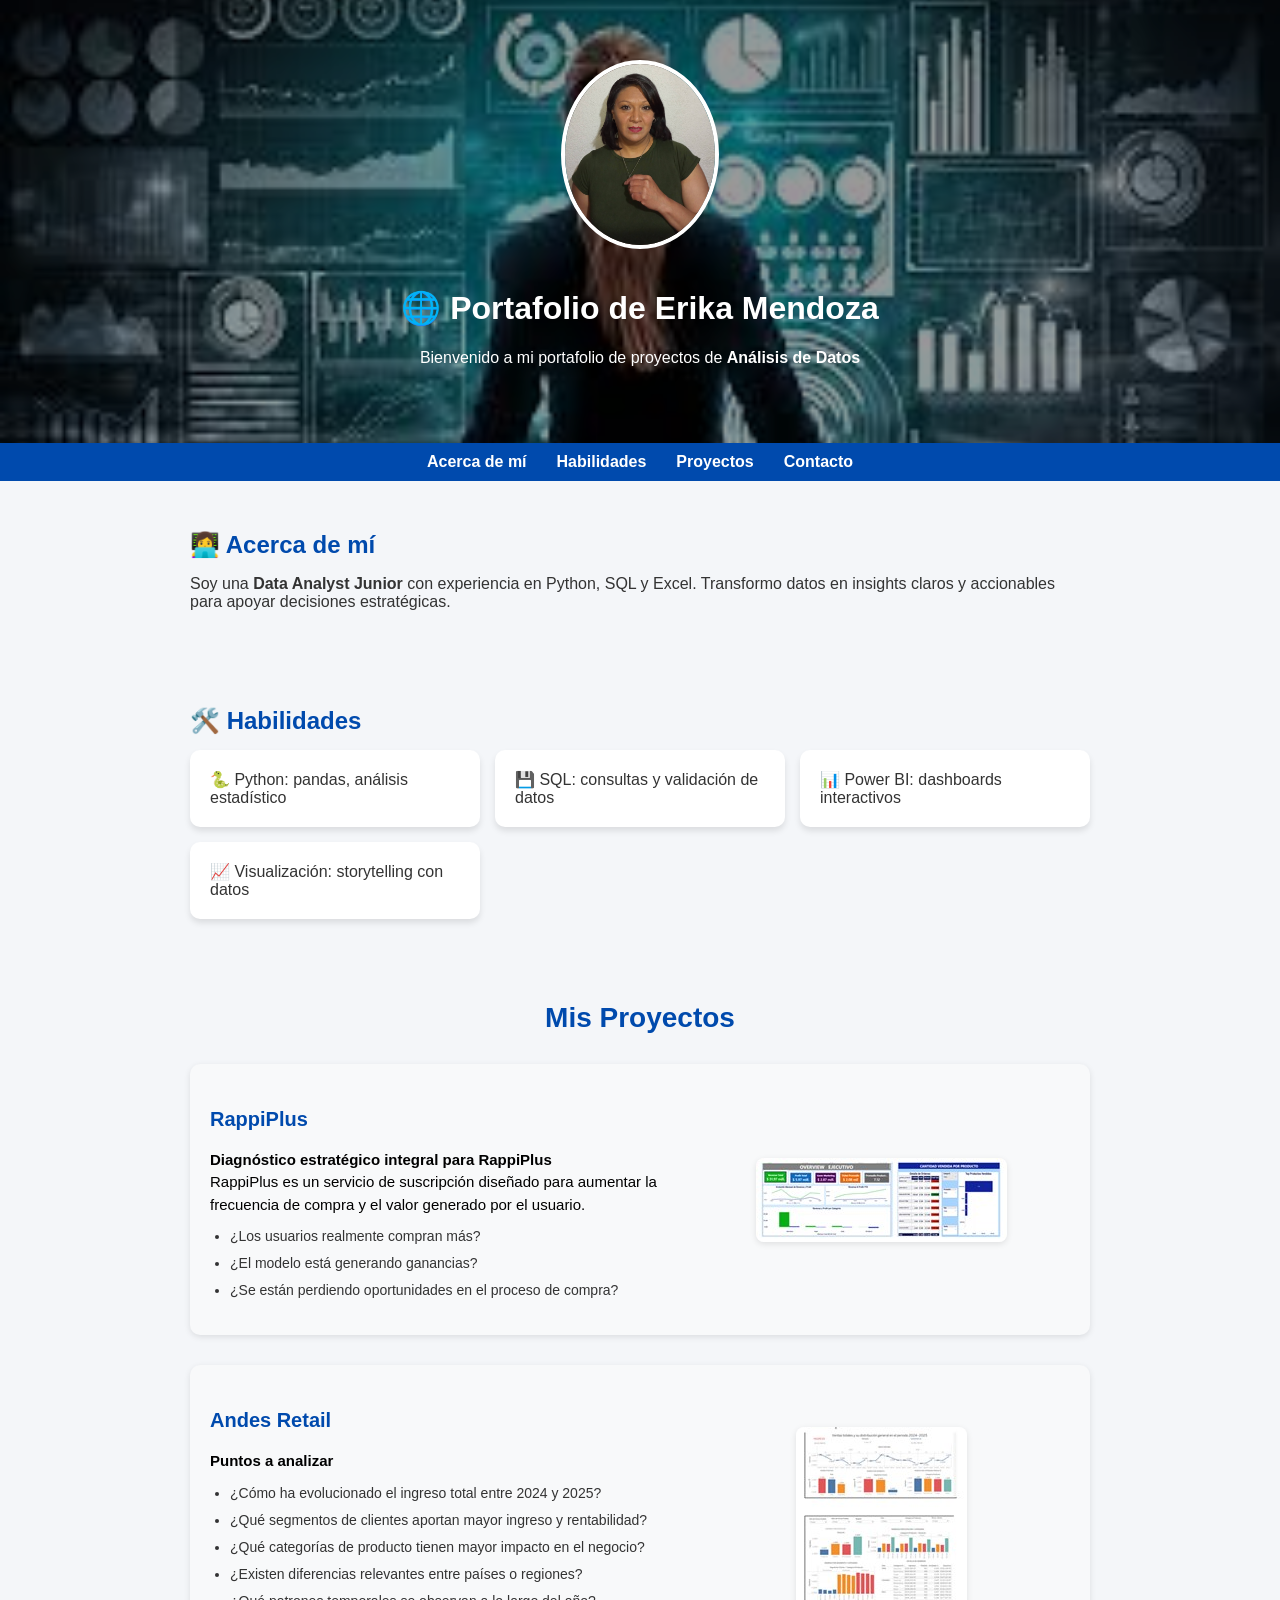
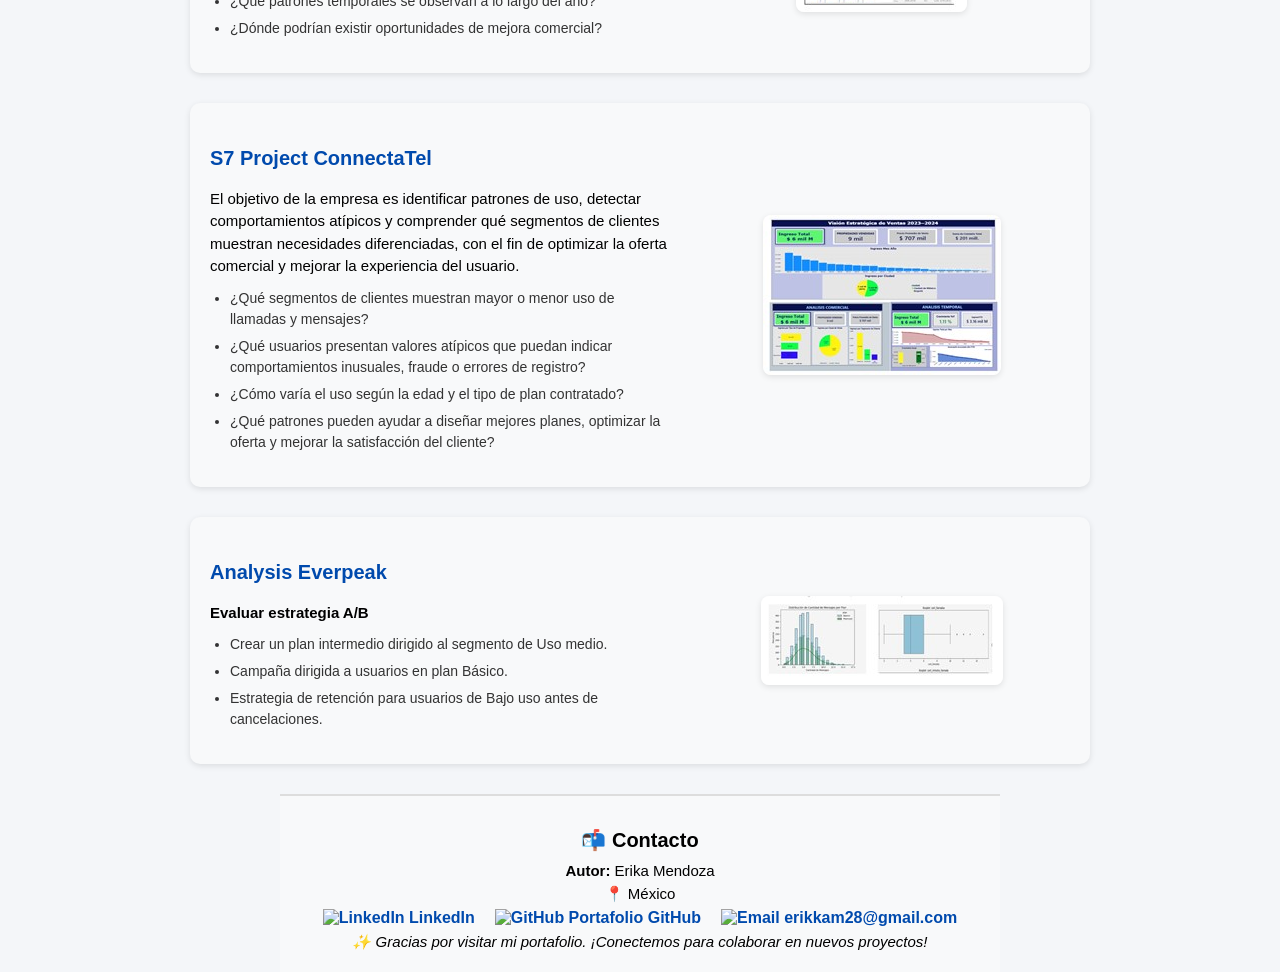
==== commit dadaaabc: "Update image file extensions from .png to .jpg" ====
--- a/index.html
+++ b/index.html
@@ -59,7 +59,7 @@
         </ul>
       </div>
       <div class="project-img">
-        <img src="rappi_dashboard.png" alt="Dashboard RappiPlus">
+        <img src="rappi_dashboard.jpg" alt="Dashboard RappiPlus">
       </div>
     </div>
 
@@ -78,7 +78,7 @@
         </ul>
       </div>
       <div class="project-img">
-        <img src="andes_dashboard.png" alt="Dashboard Andes Retail">
+        <img src="andes_dashboard.jpg" alt="Dashboard Andes Retail">
       </div>
     </div>
 
@@ -95,7 +95,7 @@
         </ul>
       </div>
       <div class="project-img">
-        <img src="connectatel_dashboard.png" alt="Dashboard ConnectaTel">
+        <img src="connectatel_dashboard.jpg" alt="Dashboard ConnectaTel">
       </div>
     </div>
 
@@ -111,7 +111,7 @@
         </ul>
       </div>
       <div class="project-img">
-        <img src="everpeak_dashboard.png" alt="Dashboard Everpeak">
+        <img src="everpeak_dashboard.jpg" alt="Dashboard Everpeak">
       </div>
     </div>
 
--- a/style.css
+++ b/style.css
@@ -168,85 +168,75 @@
   color: #000; /* asegura que 'Autor:' también sea negro */
 }
 
-.project {
-  background-color: #f8f9fa;
-  padding: 15px;
-  margin: 15px;
-  border-radius: 10px;
-  box-shadow: 0 2px 6px rgba(0, 0, 0, 0.1);
-  text-align: center;
-  max-width: 350px;
-  display: inline-block;
-  vertical-align: top;
-}
-
-.project img {
-  width: 100%;
-  height: auto;
-  border-radius: 8px;
-  margin-top: 10px;
-}
-
-.project h3 {
-  font-size: 18px;
-  color: #004aad;
-  margin-bottom: 8px;
-}
-
-.projects-container {
-  display: flex;
-  flex-wrap: wrap;
-  justify-content: center;
-  gap: 20px;
-}
+./* ===== Sección de Proyectos ===== */
 #projects {
   padding: 40px 20px;
+}
+
+#projects h2 {
   text-align: center;
-}
-
-#projects h2 {
   font-size: 28px;
   color: #004aad;
   margin-bottom: 30px;
 }
 
+/* Contenedor general */
 .projects-container {
   display: flex;
-  flex-wrap: wrap;
-  justify-content: center;
+  flex-direction: column;
+  gap: 30px; /* espacio entre proyectos */
+}
+
+/* Cada proyecto en dos columnas */
+.project {
+  display: flex;
+  flex-wrap: wrap; /* permite que se acomode en pantallas pequeñas */
+  background-color: #f8f9fa;
+  border-radius: 10px;
+  box-shadow: 0 2px 6px rgba(0,0,0,0.1);
+  padding: 20px;
   gap: 20px;
 }
 
-.project {
-  background-color: #f8f9fa;
-  padding: 20px;
-  margin: 10px;
-  border-radius: 10px;
-  box-shadow: 0 2px 6px rgba(0, 0, 0, 0.1);
-  text-align: left;
-  max-width: 350px;
-  flex: 1 1 300px;
-}
-
-.project h3 {
+/* Columna de texto */
+.project-text {
+  flex: 1 1 50%;
+  color: #000;
+  font-size: 15px;
+  line-height: 1.5;
+}
+
+.project-text h3 {
   font-size: 20px;
   color: #004aad;
   margin-bottom: 10px;
 }
 
-.project-description {
-  color: #000;
-  font-size: 15px;
-  line-height: 1.4;
-}
-
-.project-objectives {
+.project-text p {
+  margin-bottom: 10px;
+}
+
+.project-text ul {
   margin-top: 8px;
   padding-left: 20px;
   color: #333;
   font-size: 14px;
 }
 
-.project-objectives li {
-  margin-bottom: 4px;
-}
+.project-text ul li {
+  margin-bottom: 6px;
+}
+
+/* Columna de imagen */
+.project-img {
+  flex: 1 1 40%;
+  display: flex;
+  justify-content: center;
+  align-items: center;
+}
+
+.project-img img {
+  max-width: 100%;
+  border-radius: 8px;
+  box-shadow: 0 2px 6px rgba(0,0,0,0.1);
+}
